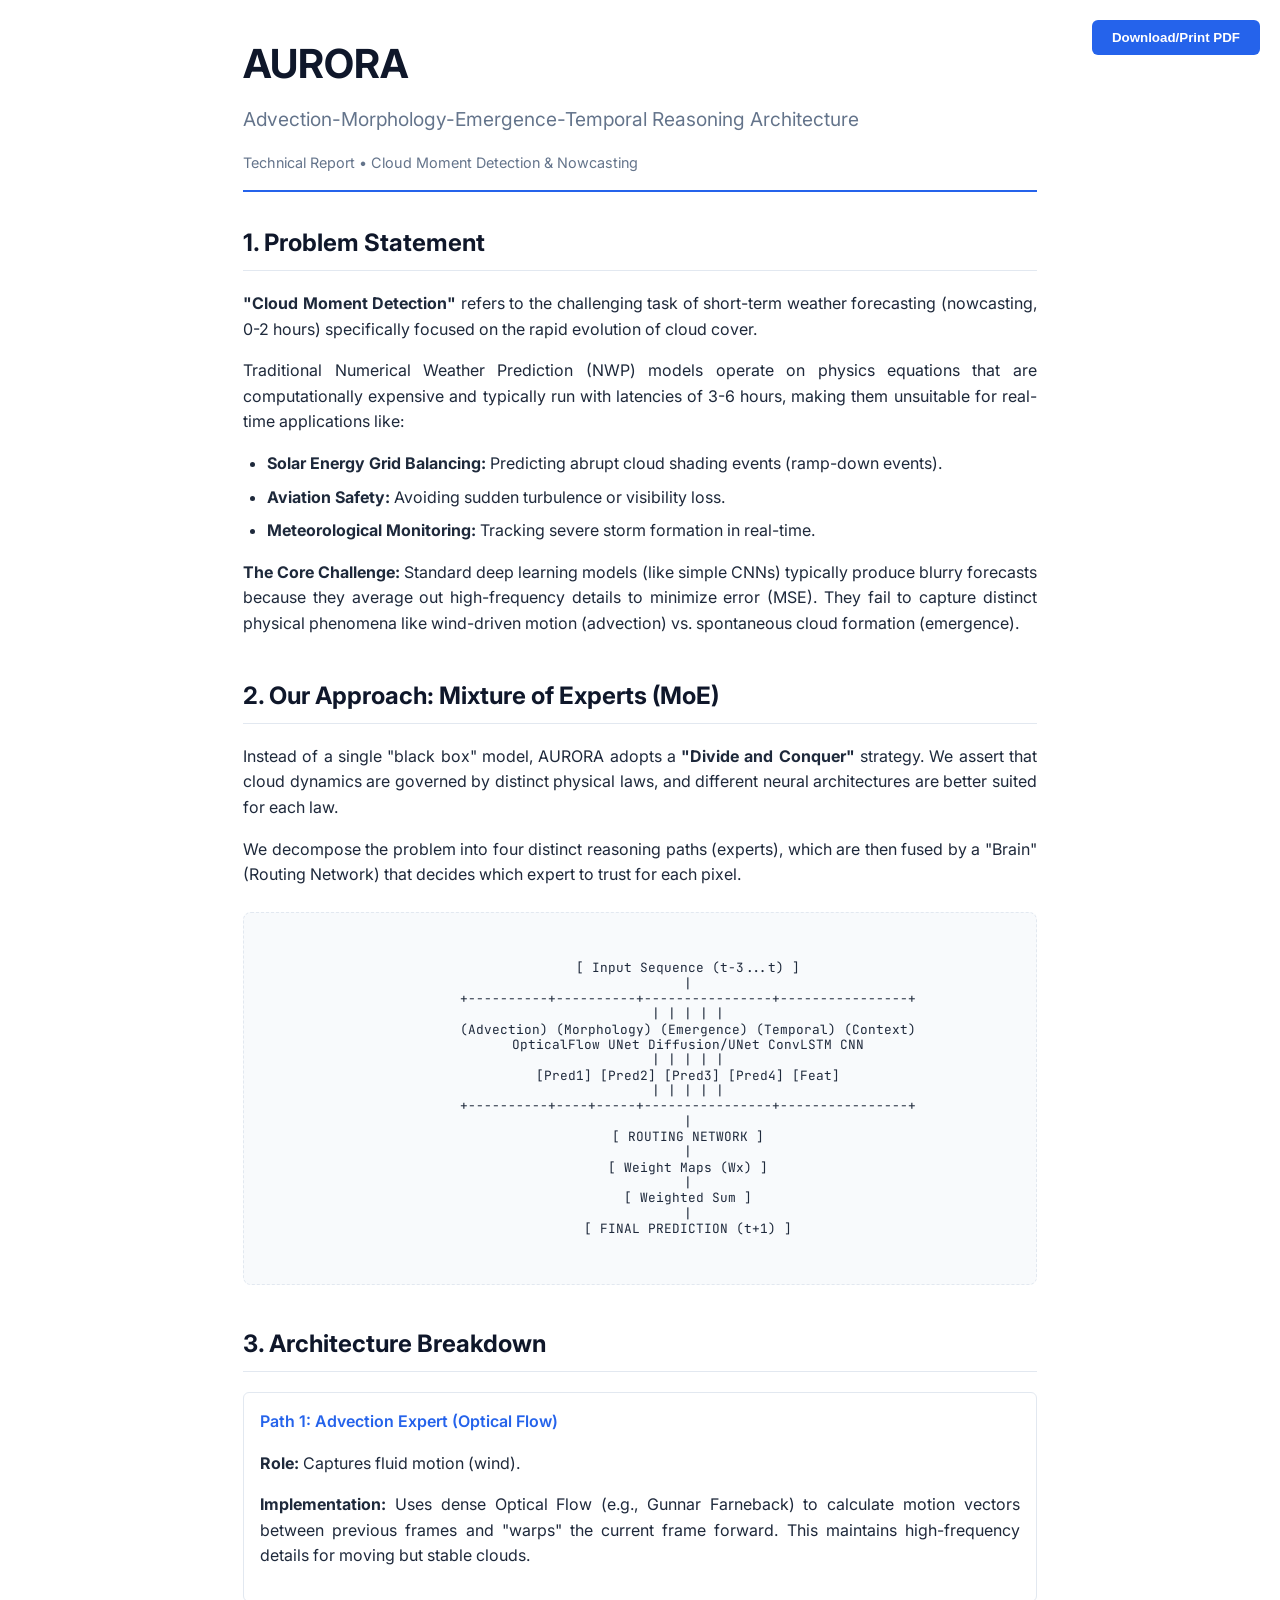
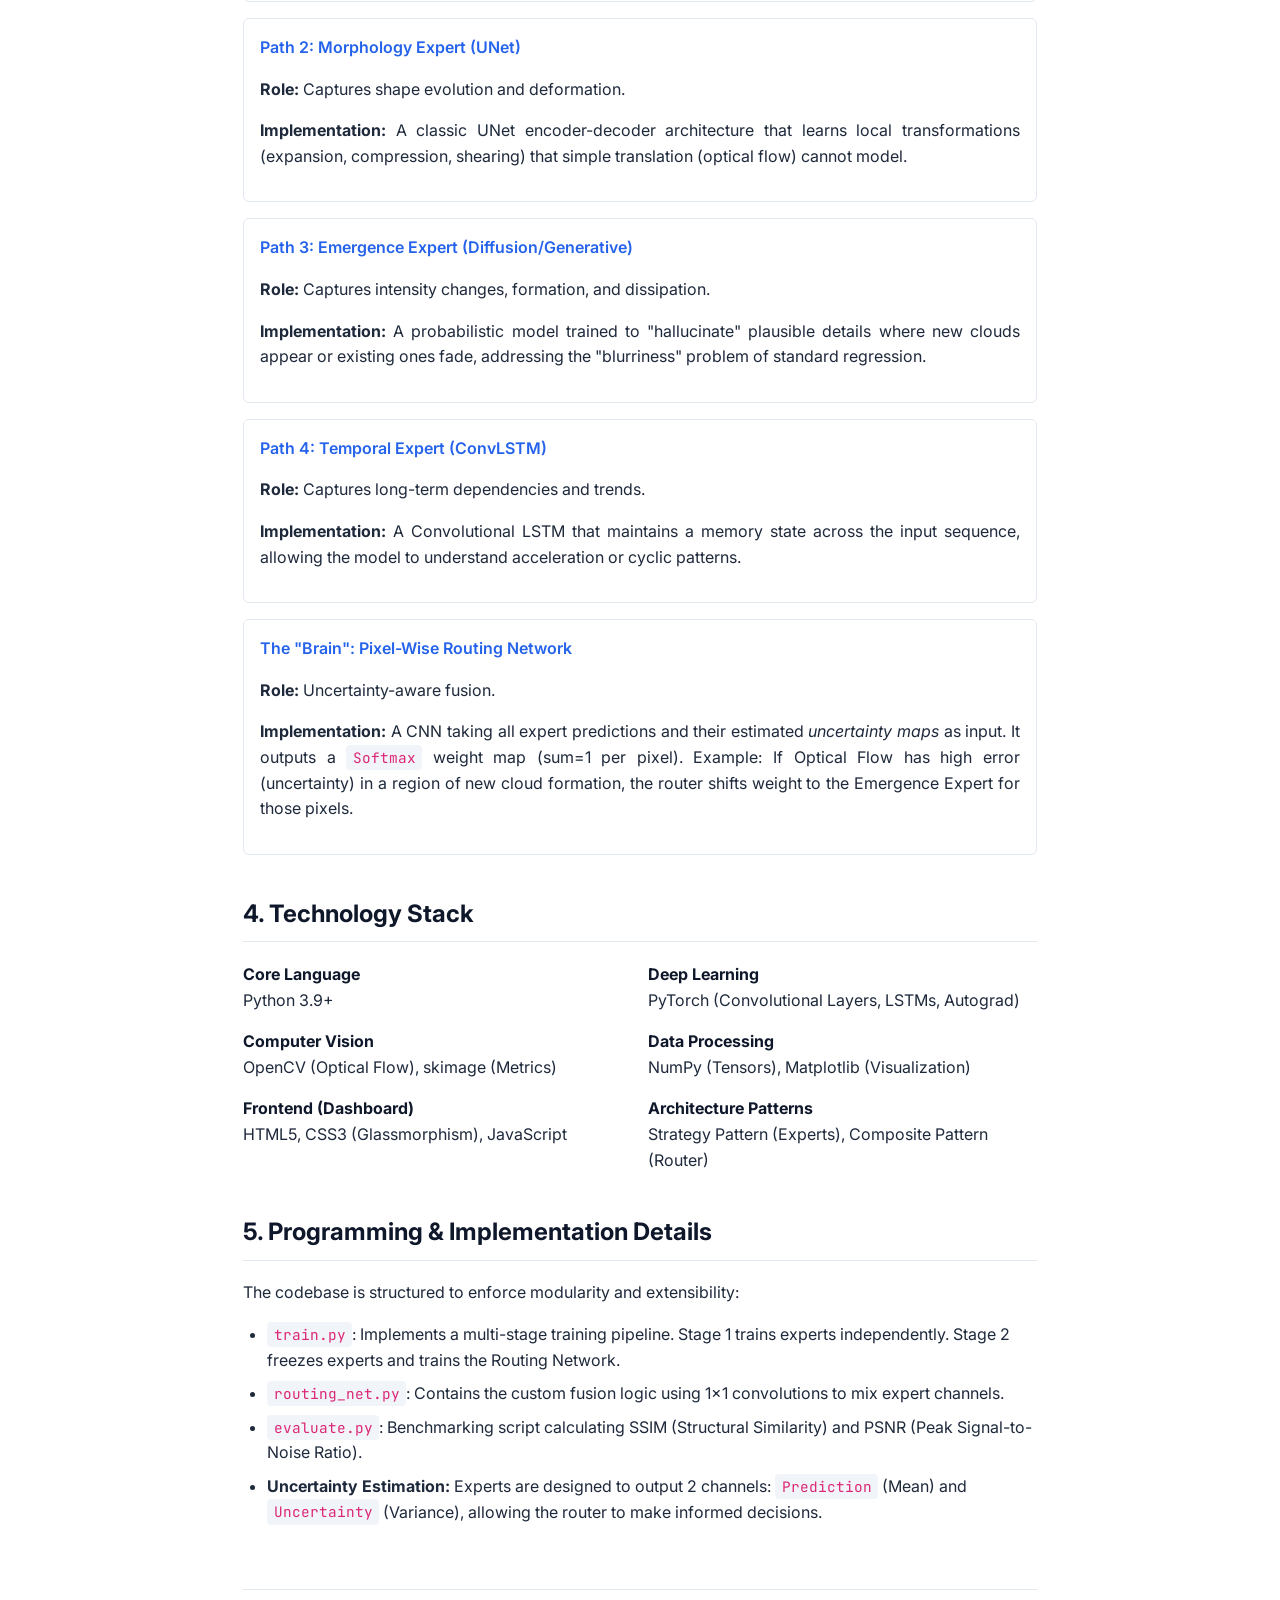
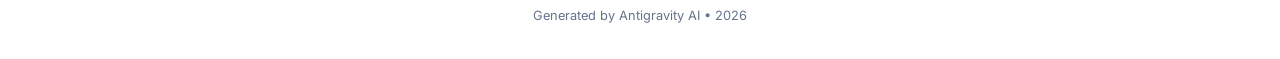
==== AURORA_Report.html @ 71413a38 "Initial commit of cloud moment detection project including AURORA reports" ====
<!DOCTYPE html>
<html lang="en">

<head>
    <meta charset="UTF-8">
    <meta name="viewport" content="width=device-width, initial-scale=1.0">
    <title>AURORA Architecture Report</title>
    <style>
        @import url('https://fonts.googleapis.com/css2?family=Inter:wght@300;400;600;700&family=JetBrains+Mono:wght@400;700&display=swap');

        :root {
            --primary: #2563eb;
            --text: #1e293b;
            --text-light: #64748b;
            --bg: #ffffff;
            --code-bg: #f1f5f9;
            --border: #e2e8f0;
        }

        body {
            font-family: 'Inter', sans-serif;
            line-height: 1.6;
            color: var(--text);
            background: var(--bg);
            max-width: 210mm;
            /* A4 width */
            margin: 0 auto;
            padding: 2rem;
        }

        /* Print Styling */
        @media print {
            body {
                width: 210mm;
                height: 297mm;
                margin: 0;
                padding: 20mm;
                box-shadow: none;
            }

            .no-print {
                display: none;
            }

            a {
                text-decoration: none;
                color: #000;
            }
        }

        header {
            border-bottom: 2px solid var(--primary);
            padding-bottom: 1rem;
            margin-bottom: 2rem;
        }

        h1 {
            font-size: 2.5rem;
            font-weight: 700;
            margin: 0;
            color: #0f172a;
        }

        .subtitle {
            font-size: 1.2rem;
            color: var(--text-light);
            margin-top: 0.5rem;
        }

        .meta {
            margin-top: 1rem;
            font-size: 0.9rem;
            color: var(--text-light);
        }

        section {
            margin-bottom: 2.5rem;
        }

        h2 {
            font-size: 1.5rem;
            color: #0f172a;
            border-bottom: 1px solid var(--border);
            padding-bottom: 0.5rem;
            margin-top: 0;
        }

        h3 {
            font-size: 1.1rem;
            color: #334155;
            margin-bottom: 0.5rem;
        }

        p {
            margin-bottom: 1rem;
            text-align: justify;
        }

        ul {
            margin-bottom: 1rem;
            padding-left: 1.5rem;
        }

        li {
            margin-bottom: 0.5rem;
        }

        code {
            font-family: 'JetBrains Mono', monospace;
            background: var(--code-bg);
            padding: 0.2rem 0.4rem;
            border-radius: 4px;
            font-size: 0.9em;
            color: #db2777;
        }

        .architecture-diagram {
            background: #f8fafc;
            border: 1px dashed var(--border);
            padding: 2rem;
            text-align: center;
            border-radius: 8px;
            margin: 1.5rem 0;
            font-family: 'JetBrains Mono', monospace;
            white-space: pre;
            overflow-x: auto;
            font-size: 0.8rem;
            line-height: 1.2;
        }

        .expert-card {
            border: 1px solid var(--border);
            border-radius: 6px;
            padding: 1rem;
            margin-bottom: 1rem;
            background: #fff;
        }

        .expert-title {
            font-weight: 600;
            color: var(--primary);
        }

        .tech-grid {
            display: grid;
            grid-template-columns: repeat(2, 1fr);
            gap: 1rem;
        }

        .tech-item strong {
            display: block;
            color: #0f172a;
        }

        .footer {
            margin-top: 4rem;
            text-align: center;
            font-size: 0.8rem;
            color: var(--text-light);
            border-top: 1px solid var(--border);
            padding-top: 1rem;
        }
    </style>
</head>

<body>

    <button onclick="window.print()" class="no-print"
        style="position: fixed; top: 20px; right: 20px; padding: 10px 20px; background: #2563eb; color: white; border: none; border-radius: 6px; cursor: pointer; font-weight: bold;">Download/Print
        PDF</button>

    <header>
        <h1>AURORA</h1>
        <div class="subtitle">Advection-Morphology-Emergence-Temporal Reasoning Architecture</div>
        <div class="meta">Technical Report • Cloud Moment Detection & Nowcasting</div>
    </header>

    <section>
        <h2>1. Problem Statement</h2>
        <p>
            <strong>"Cloud Moment Detection"</strong> refers to the challenging task of short-term weather forecasting
            (nowcasting, 0-2 hours) specifically focused on the rapid evolution of cloud cover.
        </p>
        <p>
            Traditional Numerical Weather Prediction (NWP) models operate on physics equations that are computationally
            expensive and typically run with latencies of 3-6 hours, making them unsuitable for real-time applications
            like:
        </p>
        <ul>
            <li><strong>Solar Energy Grid Balancing:</strong> Predicting abrupt cloud shading events (ramp-down events).
            </li>
            <li><strong>Aviation Safety:</strong> Avoiding sudden turbulence or visibility loss.</li>
            <li><strong>Meteorological Monitoring:</strong> Tracking severe storm formation in real-time.</li>
        </ul>
        <p>
            <strong>The Core Challenge:</strong> Standard deep learning models (like simple CNNs) typically produce
            blurry forecasts because they average out high-frequency details to minimize error (MSE). They fail to
            capture distinct physical phenomena like wind-driven motion (advection) vs. spontaneous cloud formation
            (emergence).
        </p>
    </section>

    <section>
        <h2>2. Our Approach: Mixture of Experts (MoE)</h2>
        <p>
            Instead of a single "black box" model, AURORA adopts a <strong>"Divide and Conquer"</strong> strategy. We
            assert that cloud dynamics are governed by distinct physical laws, and different neural architectures are
            better suited for each law.
        </p>
        <p>
            We decompose the problem into four distinct reasoning paths (experts), which are then fused by a "Brain"
            (Routing Network) that decides which expert to trust for each pixel.
        </p>

        <div class="architecture-diagram">
            [ Input Sequence (t-3...t) ]
            |
            +----------+----------+----------------+----------------+
            | | | | |
            (Advection) (Morphology) (Emergence) (Temporal) (Context)
            OpticalFlow UNet Diffusion/UNet ConvLSTM CNN
            | | | | |
            [Pred1] [Pred2] [Pred3] [Pred4] [Feat]
            | | | | |
            +----------+----+-----+----------------+----------------+
            |
            [ ROUTING NETWORK ]
            |
            [ Weight Maps (Wx) ]
            |
            [ Weighted Sum ]
            |
            [ FINAL PREDICTION (t+1) ]
        </div>
    </section>

    <section>
        <h2>3. Architecture Breakdown</h2>

        <div class="expert-card">
            <span class="expert-title">Path 1: Advection Expert (Optical Flow)</span>
            <p><strong>Role:</strong> Captures fluid motion (wind).</p>
            <p><strong>Implementation:</strong> Uses dense Optical Flow (e.g., Gunnar Farneback) to calculate motion
                vectors between previous frames and "warps" the current frame forward. This maintains high-frequency
                details for moving but stable clouds.</p>
        </div>

        <div class="expert-card">
            <span class="expert-title">Path 2: Morphology Expert (UNet)</span>
            <p><strong>Role:</strong> Captures shape evolution and deformation.</p>
            <p><strong>Implementation:</strong> A classic UNet encoder-decoder architecture that learns local
                transformations (expansion, compression, shearing) that simple translation (optical flow) cannot model.
            </p>
        </div>

        <div class="expert-card">
            <span class="expert-title">Path 3: Emergence Expert (Diffusion/Generative)</span>
            <p><strong>Role:</strong> Captures intensity changes, formation, and dissipation.</p>
            <p><strong>Implementation:</strong> A probabilistic model trained to "hallucinate" plausible details where
                new clouds appear or existing ones fade, addressing the "blurriness" problem of standard regression.</p>
        </div>

        <div class="expert-card">
            <span class="expert-title">Path 4: Temporal Expert (ConvLSTM)</span>
            <p><strong>Role:</strong> Captures long-term dependencies and trends.</p>
            <p><strong>Implementation:</strong> A Convolutional LSTM that maintains a memory state across the input
                sequence, allowing the model to understand acceleration or cyclic patterns.</p>
        </div>

        <div class="expert-card">
            <span class="expert-title">The "Brain": Pixel-Wise Routing Network</span>
            <p><strong>Role:</strong> Uncertainty-aware fusion.</p>
            <p><strong>Implementation:</strong> A CNN taking all expert predictions and their estimated <em>uncertainty
                    maps</em> as input. It outputs a <code>Softmax</code> weight map (sum=1 per pixel). Example: If
                Optical Flow has high error (uncertainty) in a region of new cloud formation, the router shifts weight
                to the Emergence Expert for those pixels.</p>
        </div>
    </section>

    <section>
        <h2>4. Technology Stack</h2>
        <div class="tech-grid">
            <div class="tech-item">
                <strong>Core Language</strong>
                Python 3.9+
            </div>
            <div class="tech-item">
                <strong>Deep Learning</strong>
                PyTorch (Convolutional Layers, LSTMs, Autograd)
            </div>
            <div class="tech-item">
                <strong>Computer Vision</strong>
                OpenCV (Optical Flow), skimage (Metrics)
            </div>
            <div class="tech-item">
                <strong>Data Processing</strong>
                NumPy (Tensors), Matplotlib (Visualization)
            </div>
            <div class="tech-item">
                <strong>Frontend (Dashboard)</strong>
                HTML5, CSS3 (Glassmorphism), JavaScript
            </div>
            <div class="tech-item">
                <strong>Architecture Patterns</strong>
                Strategy Pattern (Experts), Composite Pattern (Router)
            </div>
        </div>
    </section>

    <section>
        <h2>5. Programming & Implementation Details</h2>
        <p>The codebase is structured to enforce modularity and extensibility:</p>
        <ul>
            <li><code>train.py</code>: Implements a multi-stage training pipeline. Stage 1 trains experts independently.
                Stage 2 freezes experts and trains the Routing Network.</li>
            <li><code>routing_net.py</code>: Contains the custom fusion logic using 1x1 convolutions to mix expert
                channels.</li>
            <li><code>evaluate.py</code>: Benchmarking script calculating SSIM (Structural Similarity) and PSNR (Peak
                Signal-to-Noise Ratio).</li>
            <li><strong>Uncertainty Estimation:</strong> Experts are designed to output 2 channels:
                <code>Prediction</code> (Mean) and <code>Uncertainty</code> (Variance), allowing the router to make
                informed decisions.</li>
        </ul>
    </section>

    <div class="footer">
        Generated by Antigravity AI • 2026
    </div>

</body>

</html>
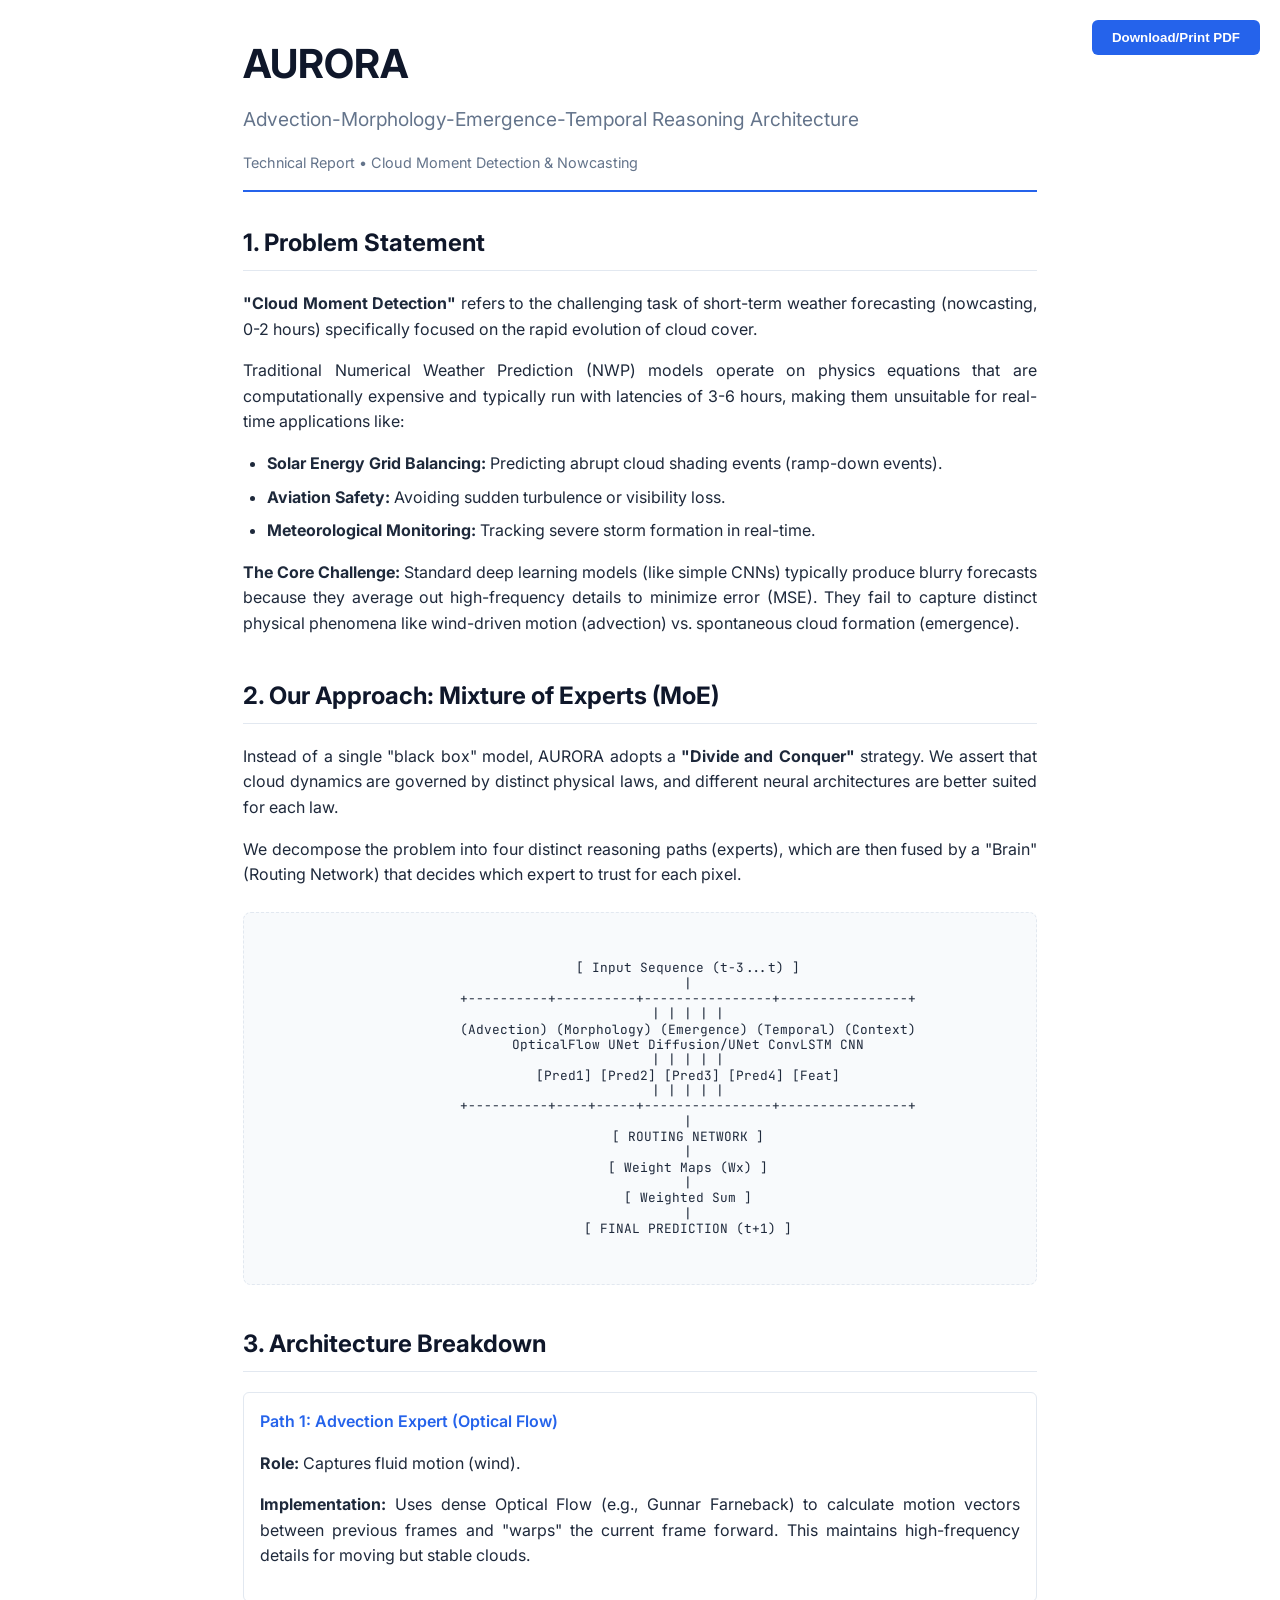
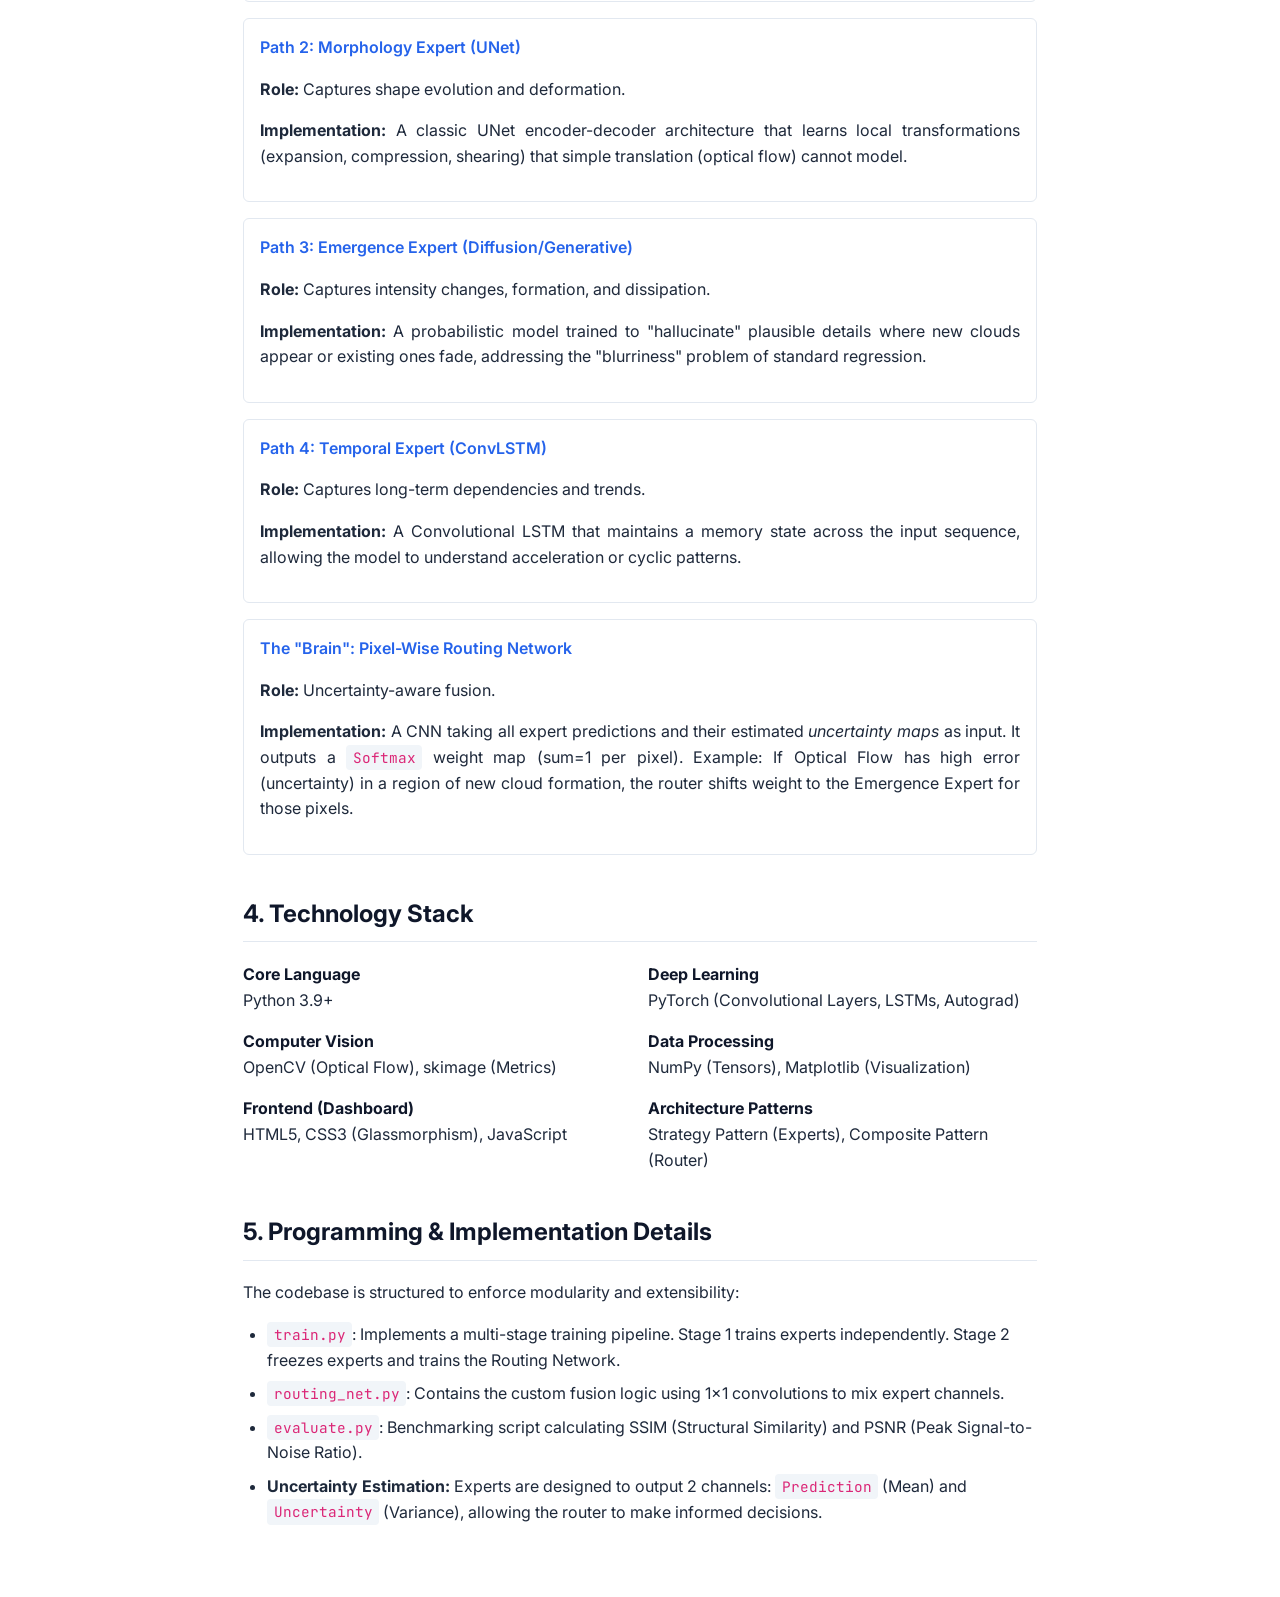
==== commit 079c2685: "AURORA_Report.html Removed the footer section that included the generation information." ====
--- a/AURORA_Report.html
+++ b/AURORA_Report.html
@@ -323,10 +323,6 @@
         </ul>
     </section>
 
-    <div class="footer">
-        Generated by Antigravity AI • 2026
-    </div>
-
 </body>
 
-</html>+</html>
